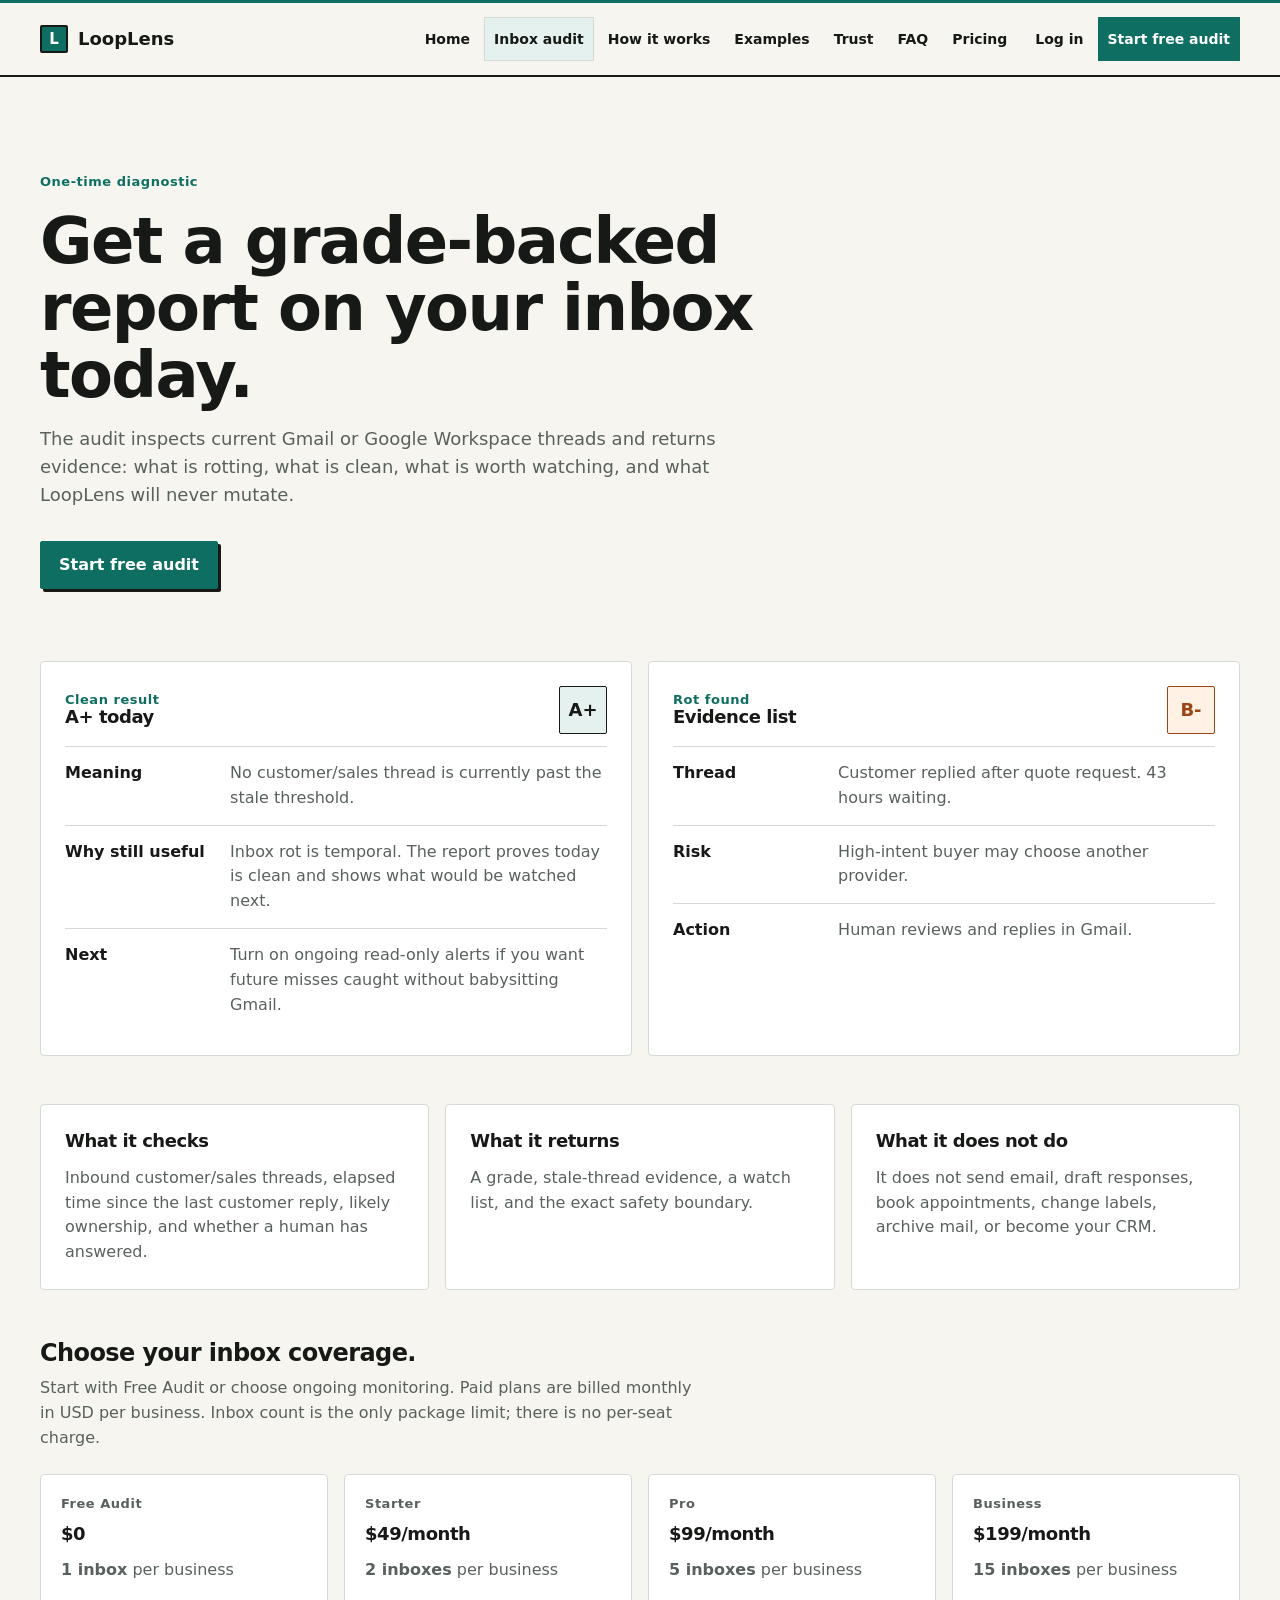
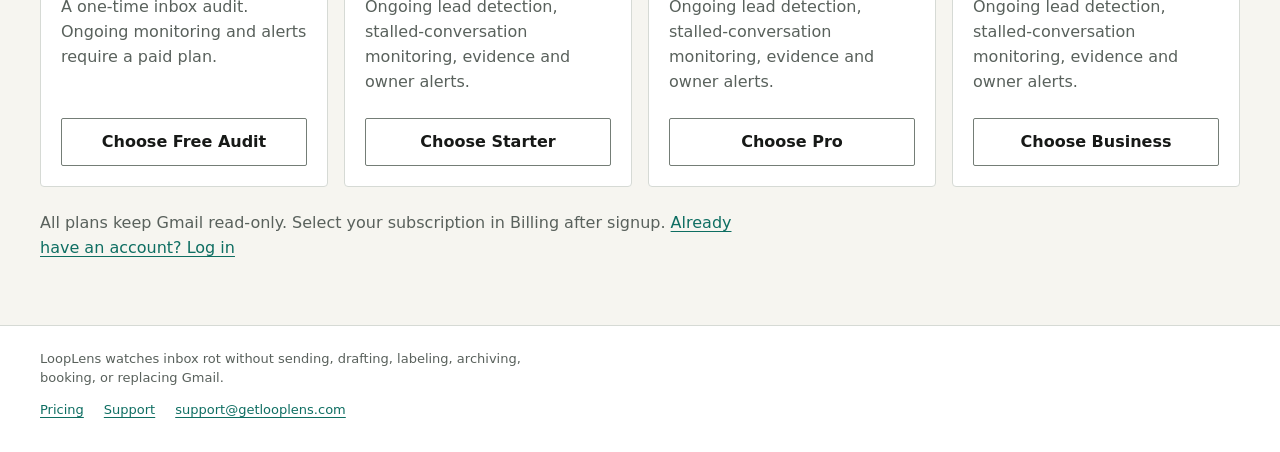
==== audit.html @ 0db453dc "Publish getlooplens.com homepage, pricing and support Built from looplens-website site/launch-legal-" ====
<!doctype html>
<html lang="en">
<head>
  <meta charset="utf-8" />
  <meta name="viewport" content="width=device-width, initial-scale=1" />
  <meta name="color-scheme" content="light dark" />
  <title>Inbox Leak Audit | LoopLens</title>
  <link rel="stylesheet" href="styles.css" />
</head>
<body>
  <a class="skip-link" href="#main">Skip to content</a>
  <header class="site-header">
  <div class="header-inner">
    <a class="brand" href="./"><span class="mark" aria-hidden="true"></span><span>LoopLens</span></a>
    <nav class="nav desktop-nav" aria-label="Primary">
        <a href="./">Home</a>
        <a href="audit.html" aria-current="page">Inbox audit</a>
        <a href="how-it-works.html">How it works</a>
        <a href="examples.html">Examples</a>
        <a href="trust.html">Trust</a>
        <a href="faq.html">FAQ</a>
        <a href="pricing.html">Pricing</a>
        <a class="nav-login" data-app-path="/login" href="https://app.getlooplens.com/login">Log in</a>
        <a class="primary" data-app-path="/signup?plan=free_audit" href="https://app.getlooplens.com/signup?plan=free_audit">Start free audit</a>
    </nav>
    <details class="mobile-menu">
      <summary>Menu</summary>
      <div class="mobile-menu-panel">
        <nav class="nav" aria-label="Mobile">
        <a href="./">Home</a>
        <a href="audit.html" aria-current="page">Inbox audit</a>
        <a href="how-it-works.html">How it works</a>
        <a href="examples.html">Examples</a>
        <a href="trust.html">Trust</a>
        <a href="faq.html">FAQ</a>
        <a href="pricing.html">Pricing</a>
        <a class="nav-login" data-app-path="/login" href="https://app.getlooplens.com/login">Log in</a>
        <a class="primary" data-app-path="/signup?plan=free_audit" href="https://app.getlooplens.com/signup?plan=free_audit">Start free audit</a>
        </nav>
      </div>
    </details>
  </div>
</header>
  <main id="main" class="site-main site-main--wide">
    <section class="page-hero">
      <p class="eyebrow">One-time diagnostic</p>
      <h1>Get a grade-backed report on your inbox today.</h1>
      <p class="lede">The audit inspects current Gmail or Google Workspace threads and returns evidence: what is rotting, what is clean, what is worth watching, and what LoopLens will never mutate.</p>
      <div class="actions"><a class="button primary" data-app-path="/signup?plan=free_audit" href="https://app.getlooplens.com/signup?plan=free_audit">Start free audit</a></div>
    </section>
    <section class="section">
      <div class="split">
        <article class="report-card">
          <div class="score-top"><div><div class="label">Clean result</div><h3>A+ today</h3></div><div class="grade">A+</div></div>
          <div class="report-list">
            <div class="report-row"><strong>Meaning</strong><span>No customer/sales thread is currently past the stale threshold.</span></div>
            <div class="report-row"><strong>Why still useful</strong><span>Inbox rot is temporal. The report proves today is clean and shows what would be watched next.</span></div>
            <div class="report-row"><strong>Next</strong><span>Turn on ongoing read-only alerts if you want future misses caught without babysitting Gmail.</span></div>
          </div>
        </article>
        <article class="report-card">
          <div class="score-top"><div><div class="label">Rot found</div><h3>Evidence list</h3></div><div class="grade grade-risk">B-</div></div>
          <div class="report-list">
            <div class="report-row"><strong>Thread</strong><span>Customer replied after quote request. 43 hours waiting.</span></div>
            <div class="report-row"><strong>Risk</strong><span>High-intent buyer may choose another provider.</span></div>
            <div class="report-row"><strong>Action</strong><span>Human reviews and replies in Gmail.</span></div>
          </div>
        </article>
      </div>
    </section>
    <section class="section">
      <div class="grid-3">
        <div class="panel"><h3>What it checks</h3><p>Inbound customer/sales threads, elapsed time since the last customer reply, likely ownership, and whether a human has answered.</p></div>
        <div class="panel"><h3>What it returns</h3><p>A grade, stale-thread evidence, a watch list, and the exact safety boundary.</p></div>
        <div class="panel"><h3>What it does not do</h3><p>It does not send email, draft responses, book appointments, change labels, archive mail, or become your CRM.</p></div>
      </div>
    </section>

    <section class="section" id="plans" aria-label="LoopLens packages">
      <div class="section-head">
        <h2>Choose your inbox coverage.</h2>
        <p>Start with Free Audit or choose ongoing monitoring. Paid plans are billed monthly in USD per business. Inbox count is the only package limit; there is no per-seat charge.</p>
      </div>
      <div class="pricing-grid">
        <article class="panel" data-plan="free_audit">
          <p class="label">Free Audit</p>
          <h3>$0</h3>
          <p><strong>1 inbox</strong> per business</p>
          <p>A one-time inbox audit. Ongoing monitoring and alerts require a paid plan.</p>
          <div class="actions"><a class="button" data-app-path="/signup?plan=free_audit" href="https://app.getlooplens.com/signup?plan=free_audit">Choose Free Audit</a></div>
        </article>
        <article class="panel" data-plan="starter">
          <p class="label">Starter</p>
          <h3>$49/month</h3>
          <p><strong>2 inboxes</strong> per business</p>
          <p>Ongoing lead detection, stalled-conversation monitoring, evidence and owner alerts.</p>
          <div class="actions"><a class="button" data-app-path="/signup?plan=starter" href="https://app.getlooplens.com/signup?plan=starter">Choose Starter</a></div>
        </article>
        <article class="panel" data-plan="pro">
          <p class="label">Pro</p>
          <h3>$99/month</h3>
          <p><strong>5 inboxes</strong> per business</p>
          <p>Ongoing lead detection, stalled-conversation monitoring, evidence and owner alerts.</p>
          <div class="actions"><a class="button" data-app-path="/signup?plan=pro" href="https://app.getlooplens.com/signup?plan=pro">Choose Pro</a></div>
        </article>
        <article class="panel" data-plan="business">
          <p class="label">Business</p>
          <h3>$199/month</h3>
          <p><strong>15 inboxes</strong> per business</p>
          <p>Ongoing lead detection, stalled-conversation monitoring, evidence and owner alerts.</p>
          <div class="actions"><a class="button" data-app-path="/signup?plan=business" href="https://app.getlooplens.com/signup?plan=business">Choose Business</a></div>
        </article>
      </div>
      <p>All plans keep Gmail read-only. Select your subscription in Billing after signup. <a class="" data-app-path="/login" href="https://app.getlooplens.com/login">Already have an account? Log in</a></p>
    </section>
  </main>
  <footer class="footer"><div class="footer-inner"><p>LoopLens watches inbox rot without sending, drafting, labeling, archiving, booking, or replacing Gmail.</p><nav class="footer-nav" aria-label="Legal and support"><a href="pricing.html">Pricing</a><a href="support.html">Support</a><a href="mailto:support@getlooplens.com">support@getlooplens.com</a></nav></div></footer>
</body>
</html>
---- styles.css ----
:root {
  color-scheme: light dark;
  --canvas: #F6F5F0;
  --card: #FFFFFF;
  --ink: #171917;
  --secondary: #59615C;
  --rule: #D6DAD5;
  --control-border: #747D76;
  --teal: #0E6E62;
  --teal-hover: #0A5C52;
  --teal-soft: #E5F1EE;
  --primary-ink: #FFFFFF;
  --callout-accent: #67C8B5;
  --warning: #9A4515;
  --warning-fill: #FFF2E5;
  --error: #B42318;
  --error-fill: #FDECEA;
  --page-gutter: 32px;
  --focus: #0E6E62;
  --font-body: Inter, ui-sans-serif, system-ui, -apple-system, BlinkMacSystemFont, "Segoe UI", sans-serif;
}

@media (prefers-color-scheme: dark) {
  :root {
    --canvas: #101412;
    --card: #19201C;
    --ink: #F2F4EE;
    --secondary: #B1BAB3;
    --rule: #3C4940;
    --control-border: #829087;
    --teal: #67C8B5;
    --teal-hover: #8AD8C8;
    --teal-soft: #20362F;
    --primary-ink: #101412;
    --callout-accent: #0E6E62;
    --warning: #FFC18A;
    --warning-fill: #3A281B;
    --error: #FFAAA2;
    --error-fill: #3A2221;
    --focus: #67C8B5;
  }
}

@media (max-width: 959px) {
  :root { --page-gutter: 24px; }
}

@media (max-width: 639px) {
  :root { --page-gutter: 20px; }
}

@media (max-width: 359px) {
  :root { --page-gutter: 16px; }
}

* { box-sizing: border-box; }

html {
  scroll-behavior: smooth;
  scroll-padding-top: 96px;
}

body {
  margin: 0;
  background: var(--canvas);
  color: var(--ink);
  font: 400 16px/1.55 var(--font-body);
  text-rendering: optimizeLegibility;
}

a {
  color: var(--teal);
  text-decoration-thickness: 1px;
  text-underline-offset: 3px;
}

a:hover { color: var(--teal-hover); }

button, a { -webkit-tap-highlight-color: transparent; }

a:focus-visible,
button:focus-visible,
summary:focus-visible {
  outline: 3px solid var(--focus);
  outline-offset: 3px;
  border-radius: 2px;
}

.skip-link {
  position: absolute;
  z-index: 100;
  top: 8px;
  left: var(--page-gutter);
  transform: translateY(-160%);
  padding: 10px 14px;
  border: 1px solid var(--ink);
  background: var(--card);
  color: var(--ink);
  font-weight: 650;
}

.skip-link:focus { transform: translateY(0); }

.site-header {
  position: sticky;
  z-index: 20;
  top: 0;
  border-top: 3px solid var(--teal);
  border-bottom: 2px solid var(--ink);
  background: var(--canvas);
}

.header-inner {
  position: relative;
  display: flex;
  width: min(1200px, calc(100% - var(--page-gutter) - var(--page-gutter)));
  min-height: 72px;
  margin: 0 auto;
  align-items: center;
  justify-content: space-between;
  gap: 20px;
}

.brand {
  display: inline-flex;
  min-height: 44px;
  flex: 0 0 auto;
  align-items: center;
  gap: 10px;
  color: var(--ink);
  font-size: 18px;
  font-weight: 700;
  text-decoration: none;
}

.brand:hover { color: var(--ink); }

.mark {
  display: inline-grid;
  width: 28px;
  height: 28px;
  flex: 0 0 auto;
  place-items: center;
  border: 2px solid var(--ink);
  border-radius: 2px;
  background: var(--teal);
  color: var(--card);
}

.mark::after {
  content: "L";
  font-size: 15px;
  font-weight: 700;
  line-height: 1;
}

.nav {
  display: flex;
  min-width: 0;
  flex-wrap: wrap;
  align-items: center;
  justify-content: flex-end;
  gap: 4px;
}

.nav a {
  display: inline-flex;
  min-height: 44px;
  align-items: center;
  justify-content: center;
  padding: 8px 9px;
  border: 1px solid transparent;
  color: var(--ink);
  font-size: 14px;
  font-weight: 550;
  line-height: 1.35;
  text-decoration: none;
  white-space: nowrap;
}

.nav a:hover,
.nav a[aria-current="page"] {
  background: var(--teal-soft);
  color: var(--ink);
}

.nav a[aria-current="page"] { border-color: var(--rule); }

.nav .nav-login { margin-left: 4px; }

.nav .primary,
.button.primary {
  border: 1px solid var(--teal);
  background: var(--teal);
  color: var(--primary-ink);
  font-weight: 650;
}

.nav .primary:hover,
.button.primary:hover {
  border-color: var(--teal-hover);
  background: var(--teal-hover);
  color: var(--primary-ink);
}

.mobile-menu { display: none; }

.site-main {
  width: min(960px, calc(100% - var(--page-gutter) - var(--page-gutter)));
  margin: 0 auto;
  padding: 32px 0 64px;
}

.site-main--wide {
  width: min(1200px, calc(100% - var(--page-gutter) - var(--page-gutter)));
  max-width: 1200px;
}

h1, h2, h3 {
  margin: 0;
  color: var(--ink);
  font-family: var(--font-body);
  letter-spacing: -0.025em;
}

h1 {
  max-width: 17ch;
  font-size: clamp(40px, 5.25vw, 64px);
  font-weight: 700;
  line-height: 1.05;
}

h2 {
  max-width: 30ch;
  font-size: 24px;
  font-weight: 650;
  line-height: 1.25;
}

h3 {
  font-size: 18px;
  font-weight: 650;
  line-height: 1.35;
}

p { margin: 0; }
main p { max-width: 64ch; }

.eyebrow,
.label,
.kicker {
  margin: 0;
  color: var(--teal);
  font-size: 13px;
  font-weight: 650;
  letter-spacing: 0.04em;
  line-height: 1.45;
}

.lede {
  max-width: 64ch;
  color: var(--secondary);
  font-size: 18px;
  line-height: 1.55;
}

.page-hero {
  display: grid;
  max-width: 800px;
  gap: 16px;
  padding: 64px 0 24px;
}

.page-hero h1 { max-width: 18ch; }

.section {
  display: grid;
  gap: 24px;
  margin-top: 48px;
  scroll-margin-top: 96px;
}

.section-head {
  display: grid;
  max-width: 760px;
  gap: 8px;
}

.section-head p,
.panel p,
.report-card p,
.example-card p,
.faq-item p,
.callout p,
.footer p {
  max-width: 64ch;
  color: var(--secondary);
}

.actions {
  display: flex;
  flex-wrap: wrap;
  align-items: center;
  gap: 12px;
  margin-top: 16px;
}

.button {
  display: inline-flex;
  min-width: 44px;
  min-height: 48px;
  align-items: center;
  justify-content: center;
  padding: 11px 18px;
  border: 1px solid var(--control-border);
  border-radius: 2px;
  background: var(--card);
  color: var(--ink);
  font: 600 16px/1.4 var(--font-body);
  text-align: center;
  text-decoration: none;
}

.button:hover {
  border-color: var(--teal);
  background: var(--teal-soft);
  color: var(--ink);
}

.button.primary { box-shadow: 3px 3px 0 var(--ink); }

.button:active { transform: translate(1px, 1px); }

.audit-hero {
  display: grid;
  grid-template-columns: minmax(320px, 0.9fr) minmax(0, 1.45fr);
  align-items: stretch;
  gap: 20px;
  padding: 24px 0 8px;
}

.audit-hero > * { min-width: 0; }

.audit-summary,
.audit-scope,
.audit-sheet,
.panel,
.report-card,
.example-card,
.faq-item {
  min-width: 0;
  border: 1px solid var(--rule);
  border-radius: 4px;
  background: var(--card);
}

.audit-summary,
.audit-scope {
  display: flex;
  flex-direction: column;
  gap: 16px;
  padding: 24px;
}

.audit-summary { border-top: 3px solid var(--teal); }

.audit-summary h1 {
  max-width: 16ch;
  font-size: clamp(40px, 3.2vw, 48px);
}

.audit-summary > p:not(.eyebrow) { color: var(--secondary); }

.audit-summary .stamp {
  width: fit-content;
  padding: 6px 9px;
  border: 1px solid var(--rule);
  border-radius: 2px;
  color: var(--secondary);
  font-size: 13px;
  line-height: 1.45;
}

.audit-summary .hero-actions {
  display: grid;
  margin-top: 0;
}

.audit-summary .hero-primary { width: 100%; }

.audit-summary .hero-secondary {
  border-color: transparent;
  background: transparent;
  box-shadow: none;
  color: var(--teal);
  text-decoration: underline;
  text-underline-offset: 3px;
}

.audit-scope {
  display: grid;
  grid-column: 1 / -1;
  grid-template-columns: repeat(4, minmax(0, 1fr));
}

.audit-scope > .kicker { grid-column: 1 / -1; }

.metric {
  padding-top: 14px;
  border-top: 1px solid var(--rule);
}

.metric strong {
  display: block;
  color: var(--ink);
  font-size: 28px;
  font-weight: 650;
  line-height: 1.2;
}

.metric span {
  color: var(--secondary);
  font-size: 13px;
  line-height: 1.45;
}

.audit-sheet {
  overflow: hidden;
  padding: 20px;
}

.sample-report { box-shadow: 3px 3px 0 var(--ink); }

.report-artifact-top {
  display: flex;
  flex-wrap: wrap;
  justify-content: space-between;
  gap: 6px 16px;
  padding-bottom: 12px;
  border-bottom: 1px solid var(--rule);
  color: var(--secondary);
  font-size: 13px;
  line-height: 1.45;
}

.report-artifact-top span:first-child {
  color: var(--teal);
  font-weight: 650;
}

.sample-watermark { display: none; }

.sheet-banner {
  display: flex;
  align-items: center;
  justify-content: space-between;
  gap: 16px;
  padding: 20px 0 16px;
  border-bottom: 1px solid var(--rule);
}

.sheet-banner h2 {
  max-width: 22ch;
  margin-top: 6px;
  font-size: 22px;
  line-height: 1.25;
}

.grade-chip,
.grade {
  display: inline-grid;
  min-width: 48px;
  min-height: 48px;
  flex: 0 0 auto;
  place-items: center;
  padding: 6px;
  border: 1px solid var(--ink);
  border-radius: 2px;
  background: var(--teal-soft);
  color: var(--ink);
  font-size: 18px;
  font-weight: 700;
  line-height: 1.2;
}

.sheet-head,
.thread-row {
  display: grid;
  grid-template-columns: minmax(0, 1.8fr) minmax(58px, 0.55fr) minmax(68px, 0.7fr) minmax(92px, 0.85fr);
  gap: 0;
}

.sheet-head {
  padding: 10px 0 8px;
  border-bottom: 1px solid var(--rule);
  color: var(--secondary);
  font-size: 13px;
  font-weight: 600;
  line-height: 1.45;
}

.sheet-head > div,
.thread-row > div {
  min-width: 0;
  padding: 9px 8px;
  overflow-wrap: anywhere;
}

.sheet-head > div:first-child,
.thread-row > div:first-child { padding-left: 0; }

.thread-row {
  border-bottom: 1px solid var(--rule);
  font-size: 13px;
  line-height: 1.45;
}

.subject { color: var(--ink); font-size: 14px; font-weight: 650; }
.why { margin-top: 3px; color: var(--secondary); }
.age, .owner, .risk { color: var(--ink); }
.ok { color: var(--teal); font-weight: 650; }
.owner { font-weight: 550; }

.sample-report-note {
  padding-top: 14px;
  color: var(--secondary);
  font-size: 13px;
  line-height: 1.45;
}

.audit-scope .rule {
  display: grid;
  gap: 4px;
  padding-top: 12px;
  border-top: 1px solid var(--rule);
}

.rule b { font-weight: 650; }
.rule span { color: var(--secondary); }

.proof-note {
  display: grid;
  gap: 6px;
  margin-top: auto;
  padding: 16px;
  border-left: 3px solid var(--teal);
  background: var(--teal-soft);
}

.proof-note strong { font-size: 18px; font-weight: 650; }
.proof-note span { color: var(--secondary); }

.page-hero,
.section-head,
.panel,
.report-card,
.faq-item,
.example-card,
.callout {
  overflow-wrap: anywhere;
}

.panel,
.report-card,
.faq-item,
.example-card { padding: 24px; }

.panel,
.report-card,
.faq-item { display: grid; align-content: start; gap: 12px; }

.panel .label,
.report-card .label { margin-bottom: -4px; }

.grid-3,
.split,
.pricing-grid {
  display: grid;
  min-width: 0;
  gap: 16px;
}

.grid-3 { grid-template-columns: repeat(3, minmax(0, 1fr)); }
.split { grid-template-columns: repeat(2, minmax(0, 1fr)); }
.pricing-grid { grid-template-columns: repeat(4, minmax(0, 1fr)); }

.pricing-grid > .panel {
  display: flex;
  min-height: 100%;
  flex-direction: column;
  gap: 12px;
  padding: 20px;
}

.pricing-grid .actions {
  width: 100%;
  margin-top: auto;
  padding-top: 12px;
}

.pricing-grid .button { width: 100%; }

#plans { scroll-margin-top: 96px; }
#plans > p { max-width: 72ch; color: var(--secondary); }

.score-top {
  display: flex;
  align-items: center;
  justify-content: space-between;
  gap: 16px;
}

.grade-risk {
  border-color: var(--warning);
  background: var(--warning-fill);
  color: var(--warning);
}

.report-list { display: grid; }

.report-row {
  display: grid;
  grid-template-columns: minmax(100px, 0.65fr) minmax(0, 1.6fr);
  gap: 12px;
  padding: 14px 0;
  border-top: 1px solid var(--rule);
}

.report-row strong { color: var(--ink); font-weight: 600; }
.report-row span { color: var(--secondary); }

.callout {
  display: grid;
  gap: 16px;
  padding: 28px;
  border: 2px solid var(--ink);
  border-left: 4px solid var(--teal);
  border-radius: 2px;
  background: var(--ink);
  color: var(--canvas);
  box-shadow: 3px 3px 0 var(--teal);
}

.callout h2 { max-width: 24ch; color: var(--canvas); }
.callout p { color: var(--canvas); opacity: 0.88; }
.callout .eyebrow { color: var(--callout-accent); opacity: 1; }
.callout .button { width: fit-content; }
.callout .button:not(.primary) {
  border-color: var(--canvas);
  background: transparent;
  color: var(--canvas);
}

.callout .button:not(.primary):hover {
  background: var(--teal-soft);
  color: var(--ink);
}

.stack { display: grid; gap: 16px; }

.footer {
  border-top: 1px solid var(--rule);
  background: var(--card);
}

.footer-inner {
  width: min(1200px, calc(100% - var(--page-gutter) - var(--page-gutter)));
  margin: 0 auto;
  padding: 24px 0 32px;
}

.footer p {
  font-size: 13px;
  line-height: 1.45;
}

.footer-nav {
  display: flex;
  flex-wrap: wrap;
  gap: 8px 20px;
  margin-top: 12px;
  font-size: 13px;
}

.legal {
  display: grid;
  gap: 16px;
  max-width: 72ch;
  margin-top: 24px;
}

.legal h2 { margin-top: 24px; font-size: 24px; }
.legal h3 { margin-top: 8px; }
.legal p, .legal li { color: var(--ink); line-height: 1.6; }
.legal ul { margin: 0; padding-left: 22px; display: grid; gap: 8px; }
.legal .updated { color: var(--secondary); font-size: 14px; }

.draft-banner {
  padding: 12px 16px;
  border: 1px solid var(--warning);
  background: var(--warning-fill);
  color: var(--warning);
  font-weight: 650;
}

.placeholder {
  background: var(--warning-fill);
  color: var(--warning);
  font-weight: 650;
}

@media (max-width: 1179px) {
  .pricing-grid { grid-template-columns: repeat(2, minmax(0, 1fr)); }
}

@media (max-width: 959px) {
  .site-main--wide .audit-hero {
    grid-template-columns: minmax(0, 0.9fr) minmax(0, 1.3fr);
  }

  .site-main--wide .audit-scope {
    display: grid;
    grid-column: 1 / -1;
    grid-template-columns: repeat(2, minmax(0, 1fr));
  }

  .site-main--wide .audit-scope > .kicker { grid-column: 1 / -1; }
}

@media (max-width: 959px) {
  .desktop-nav { display: none; }

  .mobile-menu {
    position: relative;
    display: block;
  }

  .mobile-menu > summary {
    display: inline-flex;
    min-width: 72px;
    min-height: 44px;
    align-items: center;
    justify-content: center;
    padding: 8px 14px;
    border: 1px solid var(--control-border);
    border-radius: 2px;
    background: var(--card);
    color: var(--ink);
    cursor: pointer;
    font-size: 15px;
    font-weight: 600;
    list-style: none;
  }

  .mobile-menu > summary::-webkit-details-marker { display: none; }

  .mobile-menu[open] > summary {
    border-color: var(--teal);
    background: var(--teal-soft);
  }

  .mobile-menu-panel {
    position: absolute;
    z-index: 30;
    top: calc(100% + 8px);
    right: 0;
    width: min(320px, calc(100vw - var(--page-gutter) - var(--page-gutter)));
    padding: 12px;
    border: 1px solid var(--ink);
    background: var(--card);
    box-shadow: 3px 3px 0 var(--ink);
  }

  .mobile-menu-panel .nav {
    display: grid;
    grid-template-columns: 1fr;
    gap: 4px;
  }

  .mobile-menu-panel .nav a {
    width: 100%;
    justify-content: flex-start;
    white-space: normal;
  }

  .mobile-menu-panel .nav .primary {
    justify-content: center;
    margin-top: 4px;
  }

  .mobile-menu-panel .nav-login { margin-left: 0; }
}

@media (max-width: 959px) {
  :root { --page-gutter: 24px; }
  .grid-3 { grid-template-columns: 1fr; }
}

@media (max-width: 760px) {
  .site-main--wide .audit-hero { grid-template-columns: minmax(0, 1fr); }
  .site-main--wide .audit-scope { grid-column: auto; grid-template-columns: 1fr; }
  .site-main--wide .audit-scope > .kicker { grid-column: auto; }
  .page-hero { padding: 40px 0 16px; }
  .section { gap: 20px; margin-top: 32px; }
  .grid-3, .split { grid-template-columns: 1fr; }
  .panel, .report-card, .faq-item, .example-card { padding: 20px; }
  .callout { padding: 20px; }
}

@media (max-width: 639px) {
  :root { --page-gutter: 20px; }
  .pricing-grid { grid-template-columns: 1fr; }
  .audit-sheet { padding: 16px; }
  .sheet-head { display: none; }
  .thread-row { grid-template-columns: repeat(2, minmax(0, 1fr)); }
  .thread-row > div:first-child { grid-column: 1 / -1; }
  .thread-row > div:not(:first-child) {
    display: grid;
    align-content: start;
    gap: 3px;
    padding-inline: 0;
  }
  .thread-row > div:not(:first-child)::before {
    content: attr(data-label);
    color: var(--secondary);
    font-size: 13px;
    font-weight: 600;
  }
  .report-row { grid-template-columns: 1fr; gap: 4px; }
  .actions .button { flex: 1 1 100%; }
  .callout .button { width: 100%; }
}

@media (max-width: 359px) {
  :root { --page-gutter: 16px; }
  h1 { font-size: 40px; }
  .audit-summary, .audit-scope { padding: 20px; }
}

@media (prefers-reduced-motion: reduce) {
  html { scroll-behavior: auto; }
  *, *::before, *::after {
    scroll-behavior: auto !important;
    animation-duration: 0.01ms !important;
    animation-iteration-count: 1 !important;
    transition-duration: 0.01ms !important;
  }
}
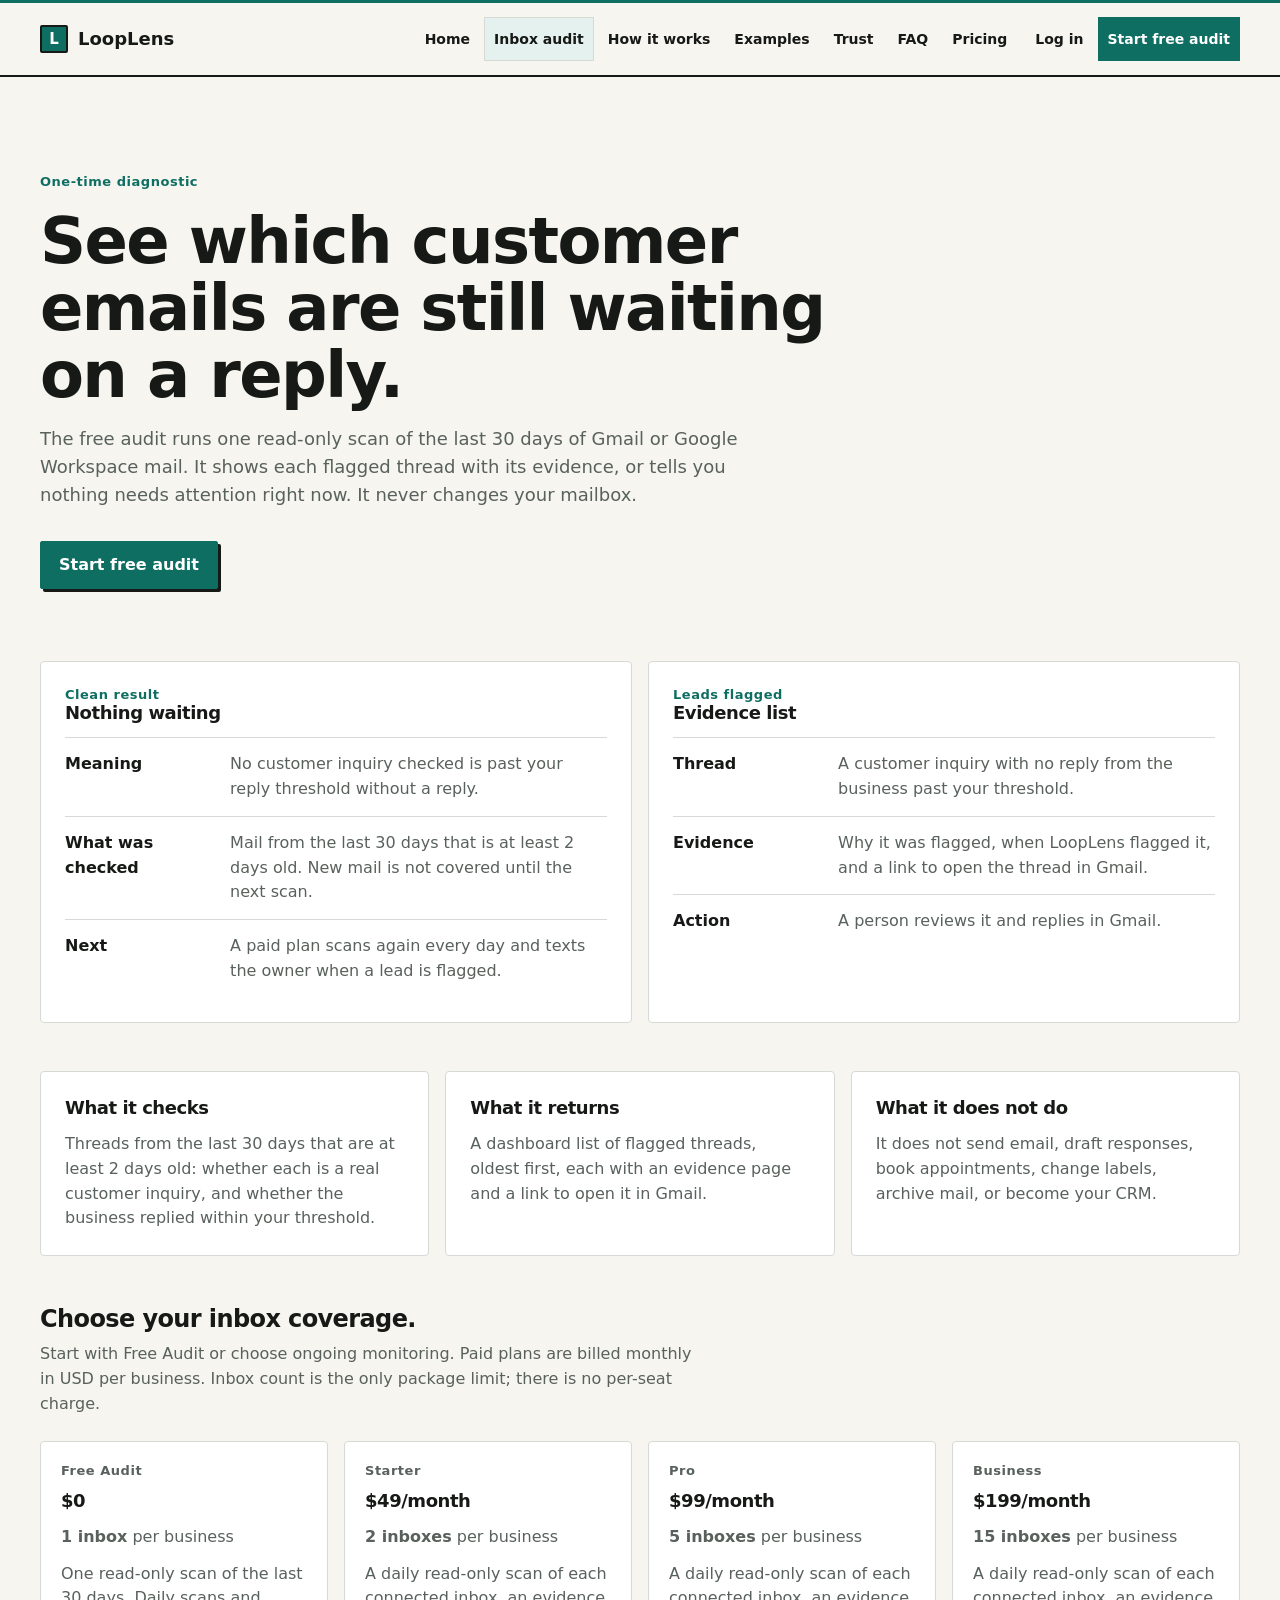
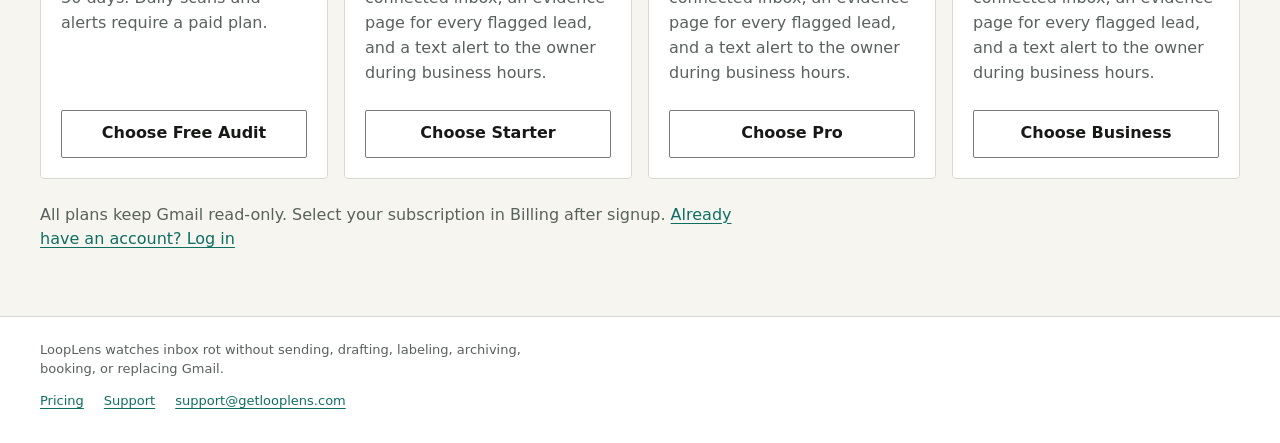
==== commit 15263616: "Ground marketing copy in actual product behavior (website 4372373) Co-Authored-By: Claude Opus 5.5 (" ====
--- a/audit.html
+++ b/audit.html
@@ -44,34 +44,34 @@
   <main id="main" class="site-main site-main--wide">
     <section class="page-hero">
       <p class="eyebrow">One-time diagnostic</p>
-      <h1>Get a grade-backed report on your inbox today.</h1>
-      <p class="lede">The audit inspects current Gmail or Google Workspace threads and returns evidence: what is rotting, what is clean, what is worth watching, and what LoopLens will never mutate.</p>
+      <h1>See which customer emails are still waiting on a reply.</h1>
+      <p class="lede">The free audit runs one read-only scan of the last 30 days of Gmail or Google Workspace mail. It shows each flagged thread with its evidence, or tells you nothing needs attention right now. It never changes your mailbox.</p>
       <div class="actions"><a class="button primary" data-app-path="/signup?plan=free_audit" href="https://app.getlooplens.com/signup?plan=free_audit">Start free audit</a></div>
     </section>
     <section class="section">
       <div class="split">
         <article class="report-card">
-          <div class="score-top"><div><div class="label">Clean result</div><h3>A+ today</h3></div><div class="grade">A+</div></div>
+          <div class="score-top"><div><div class="label">Clean result</div><h3>Nothing waiting</h3></div></div>
           <div class="report-list">
-            <div class="report-row"><strong>Meaning</strong><span>No customer/sales thread is currently past the stale threshold.</span></div>
-            <div class="report-row"><strong>Why still useful</strong><span>Inbox rot is temporal. The report proves today is clean and shows what would be watched next.</span></div>
-            <div class="report-row"><strong>Next</strong><span>Turn on ongoing read-only alerts if you want future misses caught without babysitting Gmail.</span></div>
+            <div class="report-row"><strong>Meaning</strong><span>No customer inquiry checked is past your reply threshold without a reply.</span></div>
+            <div class="report-row"><strong>What was checked</strong><span>Mail from the last 30 days that is at least 2 days old. New mail is not covered until the next scan.</span></div>
+            <div class="report-row"><strong>Next</strong><span>A paid plan scans again every day and texts the owner when a lead is flagged.</span></div>
           </div>
         </article>
         <article class="report-card">
-          <div class="score-top"><div><div class="label">Rot found</div><h3>Evidence list</h3></div><div class="grade grade-risk">B-</div></div>
+          <div class="score-top"><div><div class="label">Leads flagged</div><h3>Evidence list</h3></div></div>
           <div class="report-list">
-            <div class="report-row"><strong>Thread</strong><span>Customer replied after quote request. 43 hours waiting.</span></div>
-            <div class="report-row"><strong>Risk</strong><span>High-intent buyer may choose another provider.</span></div>
-            <div class="report-row"><strong>Action</strong><span>Human reviews and replies in Gmail.</span></div>
+            <div class="report-row"><strong>Thread</strong><span>A customer inquiry with no reply from the business past your threshold.</span></div>
+            <div class="report-row"><strong>Evidence</strong><span>Why it was flagged, when LoopLens flagged it, and a link to open the thread in Gmail.</span></div>
+            <div class="report-row"><strong>Action</strong><span>A person reviews it and replies in Gmail.</span></div>
           </div>
         </article>
       </div>
     </section>
     <section class="section">
       <div class="grid-3">
-        <div class="panel"><h3>What it checks</h3><p>Inbound customer/sales threads, elapsed time since the last customer reply, likely ownership, and whether a human has answered.</p></div>
-        <div class="panel"><h3>What it returns</h3><p>A grade, stale-thread evidence, a watch list, and the exact safety boundary.</p></div>
+        <div class="panel"><h3>What it checks</h3><p>Threads from the last 30 days that are at least 2 days old: whether each is a real customer inquiry, and whether the business replied within your threshold.</p></div>
+        <div class="panel"><h3>What it returns</h3><p>A dashboard list of flagged threads, oldest first, each with an evidence page and a link to open it in Gmail.</p></div>
         <div class="panel"><h3>What it does not do</h3><p>It does not send email, draft responses, book appointments, change labels, archive mail, or become your CRM.</p></div>
       </div>
     </section>
@@ -86,28 +86,28 @@
           <p class="label">Free Audit</p>
           <h3>$0</h3>
           <p><strong>1 inbox</strong> per business</p>
-          <p>A one-time inbox audit. Ongoing monitoring and alerts require a paid plan.</p>
+          <p>One read-only scan of the last 30 days. Daily scans and alerts require a paid plan.</p>
           <div class="actions"><a class="button" data-app-path="/signup?plan=free_audit" href="https://app.getlooplens.com/signup?plan=free_audit">Choose Free Audit</a></div>
         </article>
         <article class="panel" data-plan="starter">
           <p class="label">Starter</p>
           <h3>$49/month</h3>
           <p><strong>2 inboxes</strong> per business</p>
-          <p>Ongoing lead detection, stalled-conversation monitoring, evidence and owner alerts.</p>
+          <p>A daily read-only scan of each connected inbox, an evidence page for every flagged lead, and a text alert to the owner during business hours.</p>
           <div class="actions"><a class="button" data-app-path="/signup?plan=starter" href="https://app.getlooplens.com/signup?plan=starter">Choose Starter</a></div>
         </article>
         <article class="panel" data-plan="pro">
           <p class="label">Pro</p>
           <h3>$99/month</h3>
           <p><strong>5 inboxes</strong> per business</p>
-          <p>Ongoing lead detection, stalled-conversation monitoring, evidence and owner alerts.</p>
+          <p>A daily read-only scan of each connected inbox, an evidence page for every flagged lead, and a text alert to the owner during business hours.</p>
           <div class="actions"><a class="button" data-app-path="/signup?plan=pro" href="https://app.getlooplens.com/signup?plan=pro">Choose Pro</a></div>
         </article>
         <article class="panel" data-plan="business">
           <p class="label">Business</p>
           <h3>$199/month</h3>
           <p><strong>15 inboxes</strong> per business</p>
-          <p>Ongoing lead detection, stalled-conversation monitoring, evidence and owner alerts.</p>
+          <p>A daily read-only scan of each connected inbox, an evidence page for every flagged lead, and a text alert to the owner during business hours.</p>
           <div class="actions"><a class="button" data-app-path="/signup?plan=business" href="https://app.getlooplens.com/signup?plan=business">Choose Business</a></div>
         </article>
       </div>
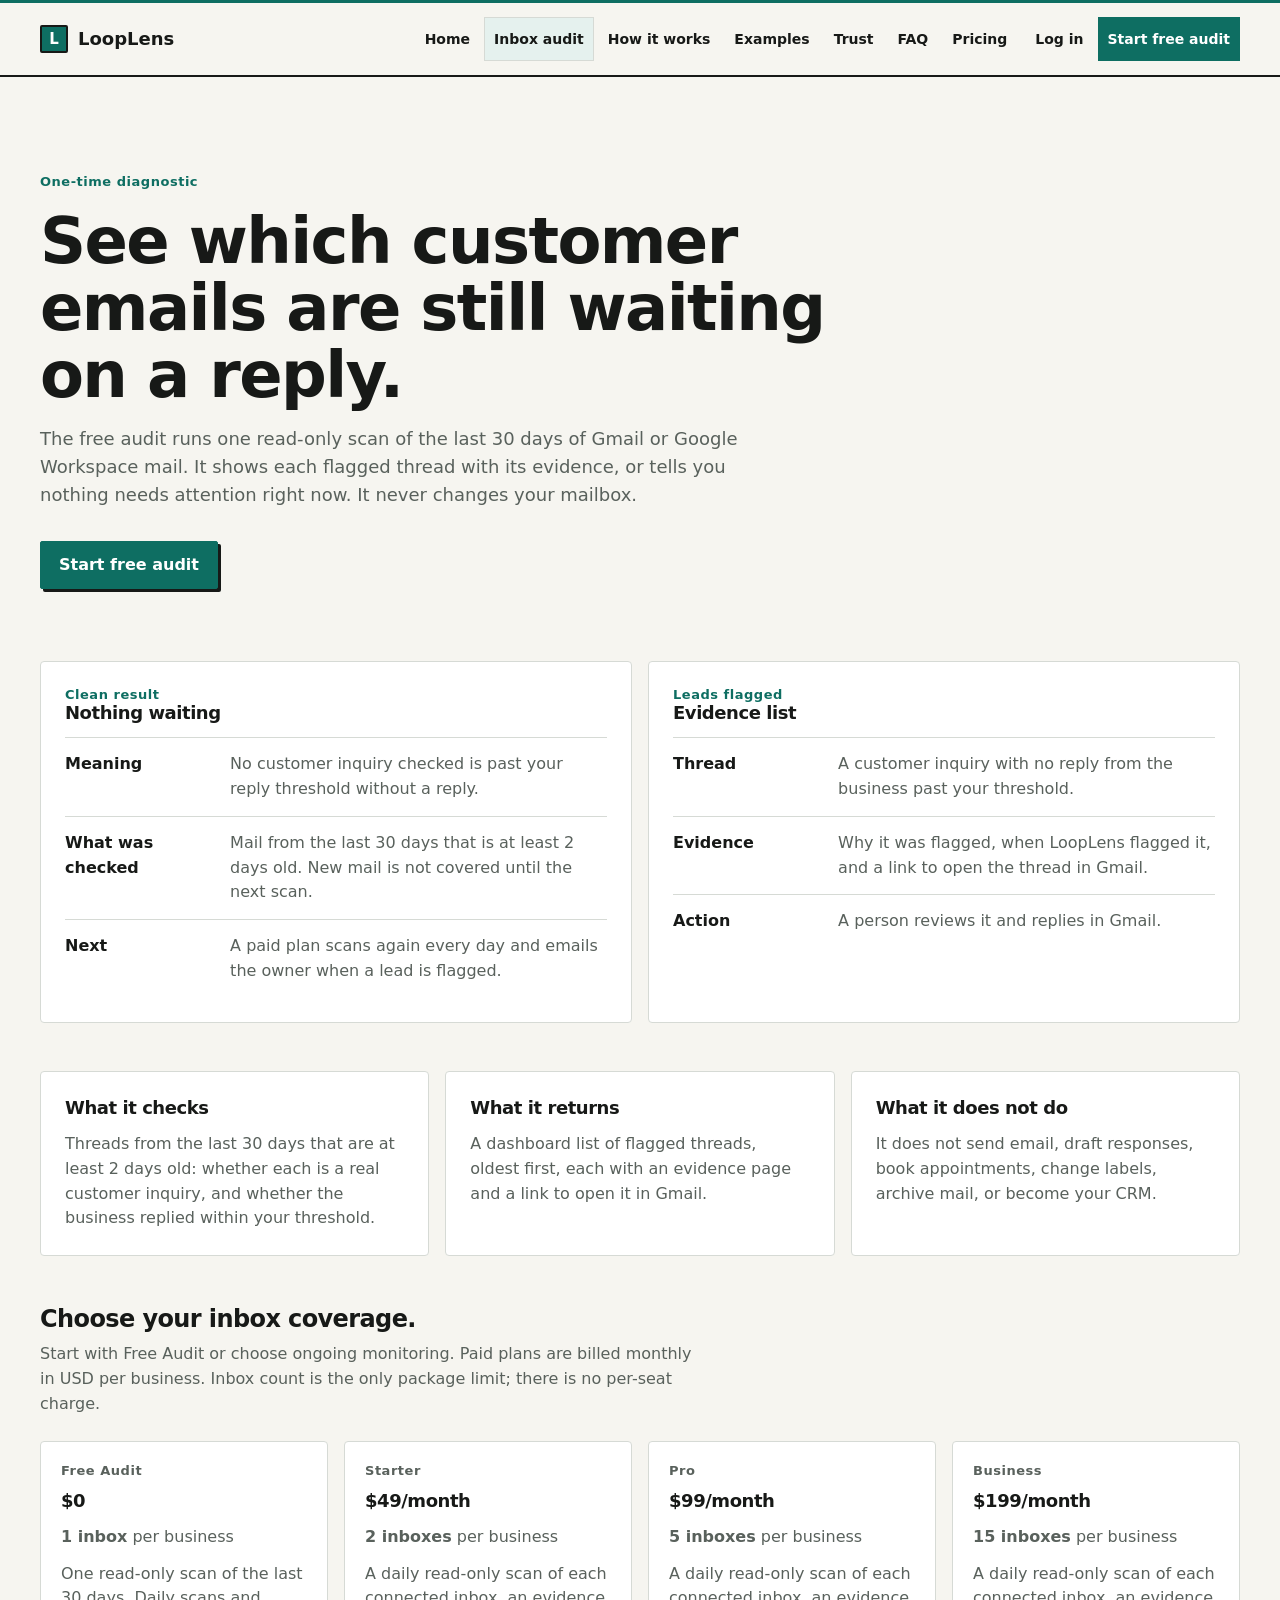
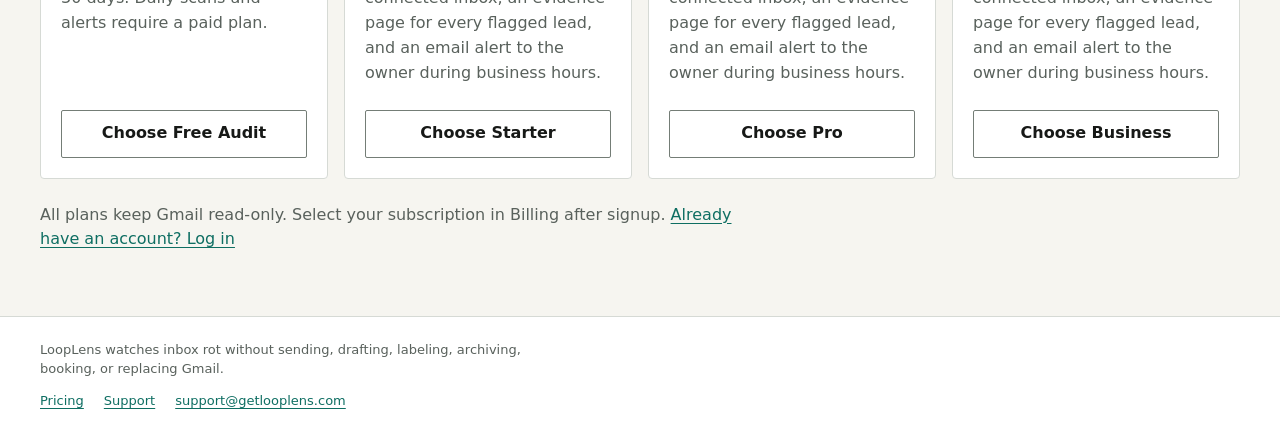
==== commit dcec3545: "Owner alerts by email; support data-request wording; narrower revoke wording Co-Authored-By: Claude " ====
--- a/audit.html
+++ b/audit.html
@@ -55,7 +55,7 @@
           <div class="report-list">
             <div class="report-row"><strong>Meaning</strong><span>No customer inquiry checked is past your reply threshold without a reply.</span></div>
             <div class="report-row"><strong>What was checked</strong><span>Mail from the last 30 days that is at least 2 days old. New mail is not covered until the next scan.</span></div>
-            <div class="report-row"><strong>Next</strong><span>A paid plan scans again every day and texts the owner when a lead is flagged.</span></div>
+            <div class="report-row"><strong>Next</strong><span>A paid plan scans again every day and emails the owner when a lead is flagged.</span></div>
           </div>
         </article>
         <article class="report-card">
@@ -93,21 +93,21 @@
           <p class="label">Starter</p>
           <h3>$49/month</h3>
           <p><strong>2 inboxes</strong> per business</p>
-          <p>A daily read-only scan of each connected inbox, an evidence page for every flagged lead, and a text alert to the owner during business hours.</p>
+          <p>A daily read-only scan of each connected inbox, an evidence page for every flagged lead, and an email alert to the owner during business hours.</p>
           <div class="actions"><a class="button" data-app-path="/signup?plan=starter" href="https://app.getlooplens.com/signup?plan=starter">Choose Starter</a></div>
         </article>
         <article class="panel" data-plan="pro">
           <p class="label">Pro</p>
           <h3>$99/month</h3>
           <p><strong>5 inboxes</strong> per business</p>
-          <p>A daily read-only scan of each connected inbox, an evidence page for every flagged lead, and a text alert to the owner during business hours.</p>
+          <p>A daily read-only scan of each connected inbox, an evidence page for every flagged lead, and an email alert to the owner during business hours.</p>
           <div class="actions"><a class="button" data-app-path="/signup?plan=pro" href="https://app.getlooplens.com/signup?plan=pro">Choose Pro</a></div>
         </article>
         <article class="panel" data-plan="business">
           <p class="label">Business</p>
           <h3>$199/month</h3>
           <p><strong>15 inboxes</strong> per business</p>
-          <p>A daily read-only scan of each connected inbox, an evidence page for every flagged lead, and a text alert to the owner during business hours.</p>
+          <p>A daily read-only scan of each connected inbox, an evidence page for every flagged lead, and an email alert to the owner during business hours.</p>
           <div class="actions"><a class="button" data-app-path="/signup?plan=business" href="https://app.getlooplens.com/signup?plan=business">Choose Business</a></div>
         </article>
       </div>
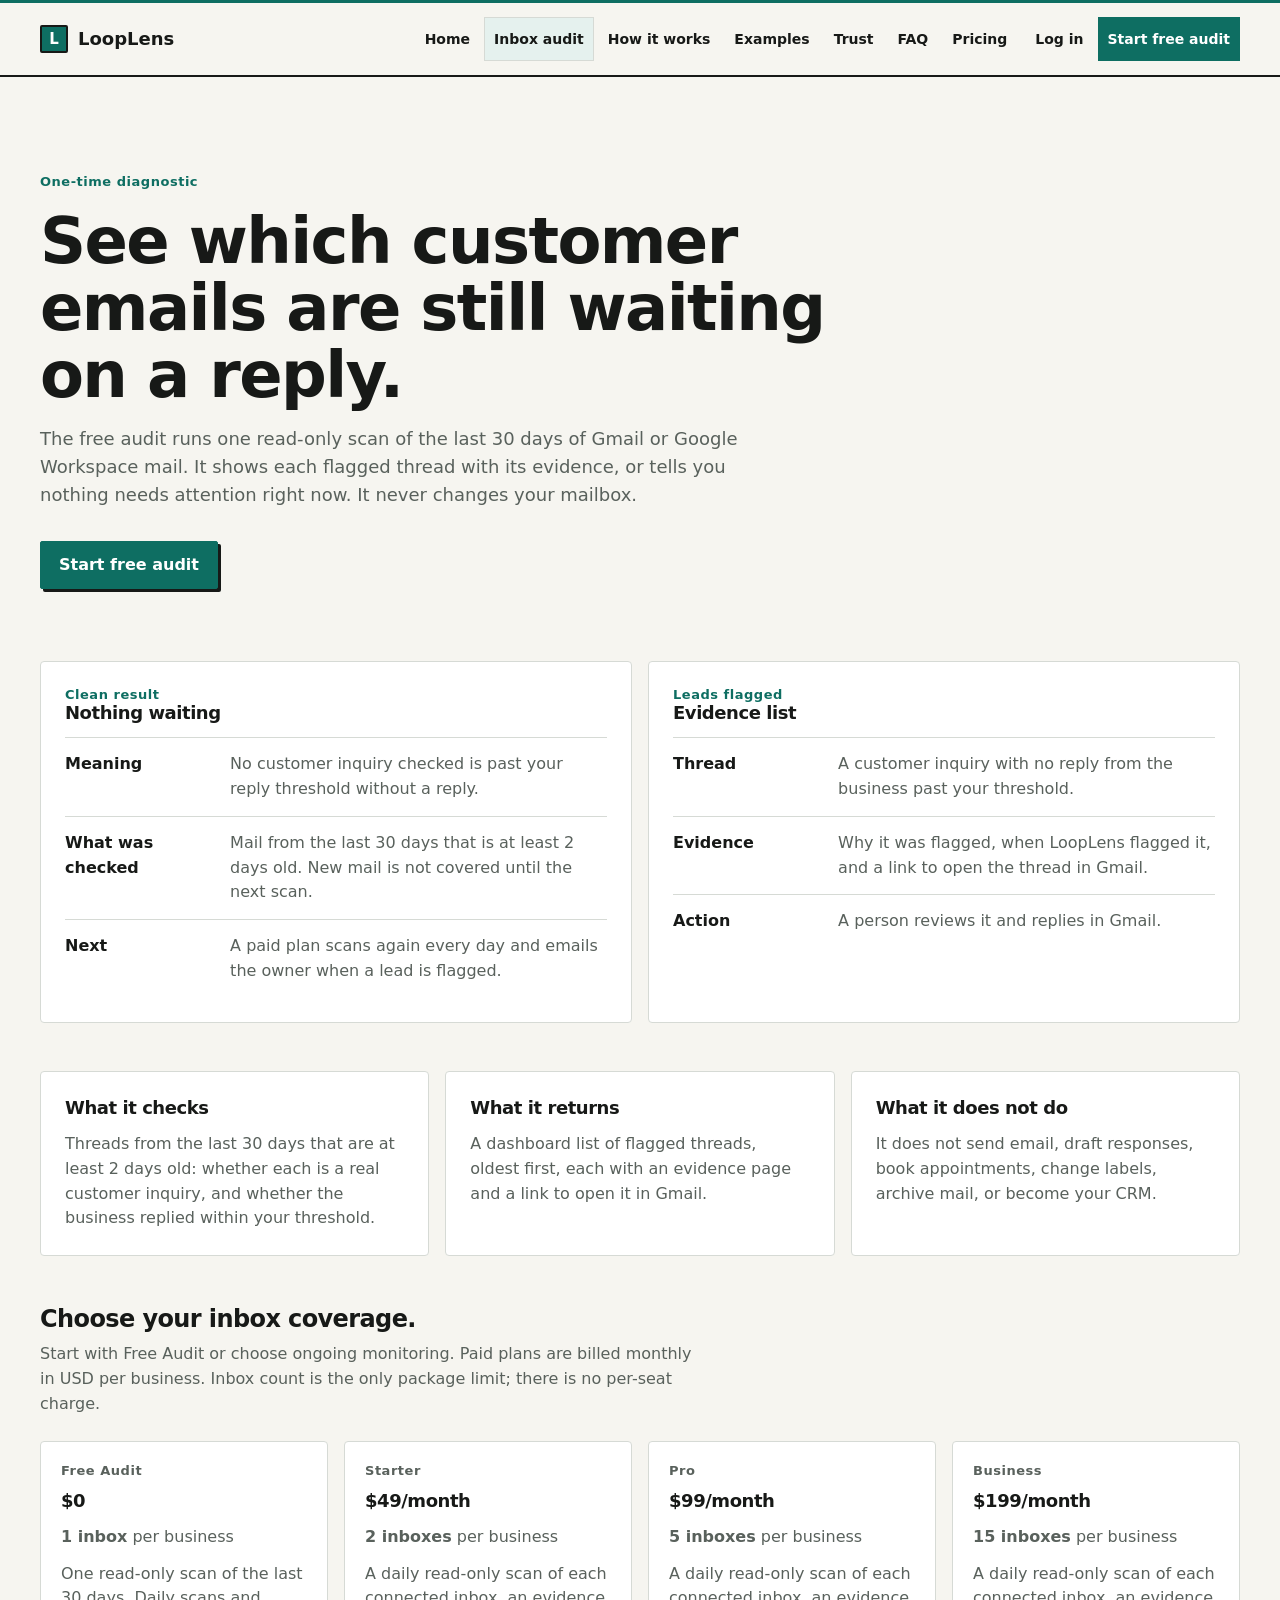
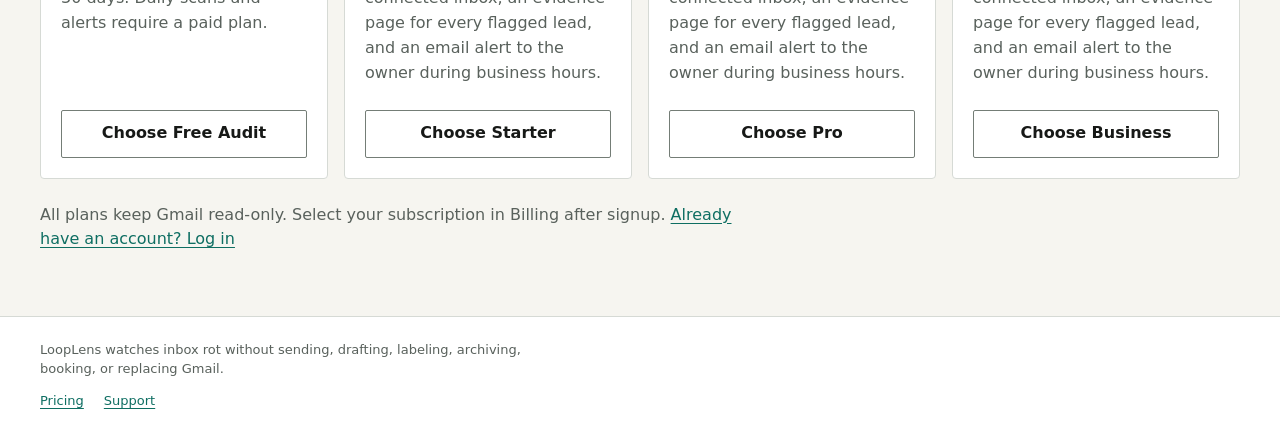
==== commit e1c7c007: "Support setup pending: remove support@ solicitations and footer mailto while the inbox bounces (dr_f" ====
--- a/audit.html
+++ b/audit.html
@@ -114,6 +114,6 @@
       <p>All plans keep Gmail read-only. Select your subscription in Billing after signup. <a class="" data-app-path="/login" href="https://app.getlooplens.com/login">Already have an account? Log in</a></p>
     </section>
   </main>
-  <footer class="footer"><div class="footer-inner"><p>LoopLens watches inbox rot without sending, drafting, labeling, archiving, booking, or replacing Gmail.</p><nav class="footer-nav" aria-label="Legal and support"><a href="pricing.html">Pricing</a><a href="support.html">Support</a><a href="mailto:support@getlooplens.com">support@getlooplens.com</a></nav></div></footer>
+  <footer class="footer"><div class="footer-inner"><p>LoopLens watches inbox rot without sending, drafting, labeling, archiving, booking, or replacing Gmail.</p><nav class="footer-nav" aria-label="Legal and support"><a href="pricing.html">Pricing</a><a href="support.html">Support</a></nav></div></footer>
 </body>
 </html>
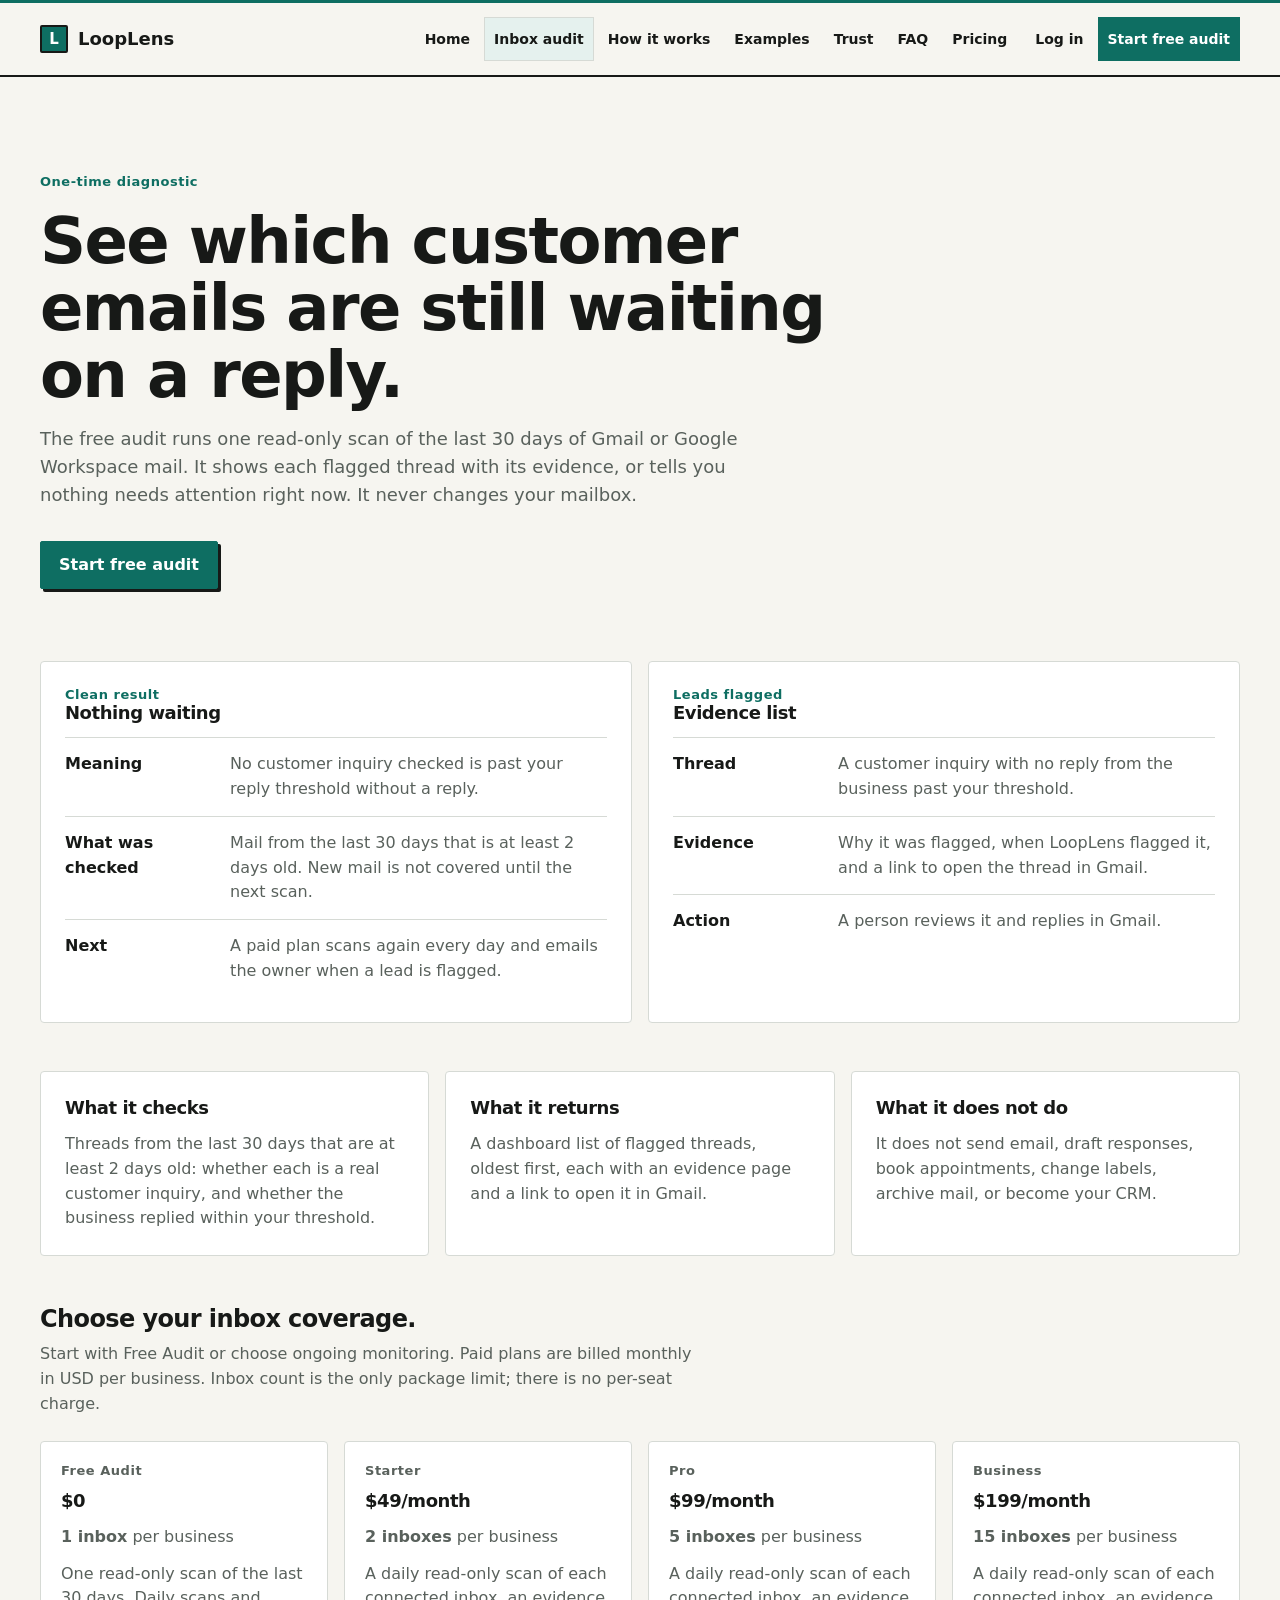
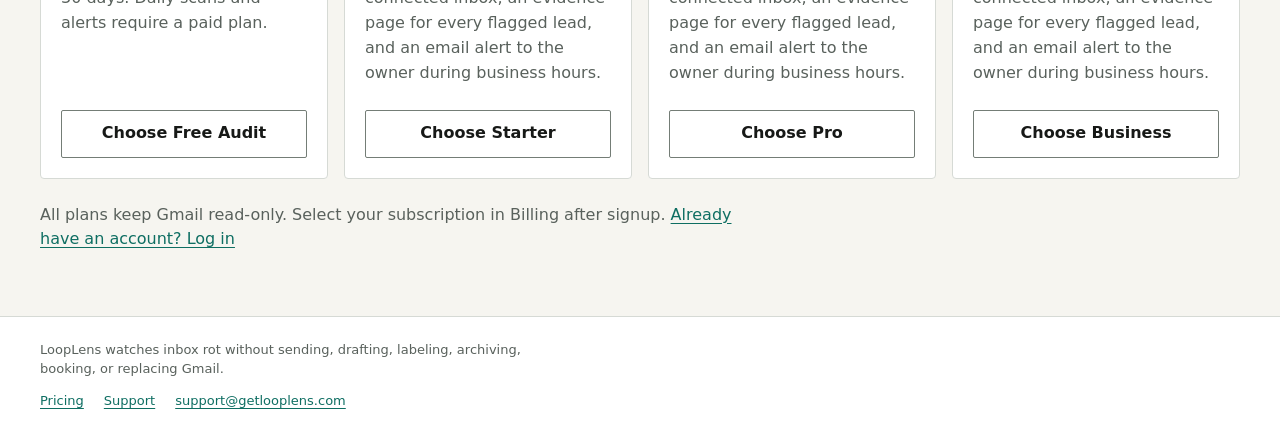
==== commit 722d9d23: "Support: restore support@ contact line and footer link per PO; keep no-Gmail-to-TypeSafe line and no" ====
--- a/audit.html
+++ b/audit.html
@@ -114,6 +114,6 @@
       <p>All plans keep Gmail read-only. Select your subscription in Billing after signup. <a class="" data-app-path="/login" href="https://app.getlooplens.com/login">Already have an account? Log in</a></p>
     </section>
   </main>
-  <footer class="footer"><div class="footer-inner"><p>LoopLens watches inbox rot without sending, drafting, labeling, archiving, booking, or replacing Gmail.</p><nav class="footer-nav" aria-label="Legal and support"><a href="pricing.html">Pricing</a><a href="support.html">Support</a></nav></div></footer>
+  <footer class="footer"><div class="footer-inner"><p>LoopLens watches inbox rot without sending, drafting, labeling, archiving, booking, or replacing Gmail.</p><nav class="footer-nav" aria-label="Legal and support"><a href="pricing.html">Pricing</a><a href="support.html">Support</a><a href="mailto:support@getlooplens.com">support@getlooplens.com</a></nav></div></footer>
 </body>
 </html>
